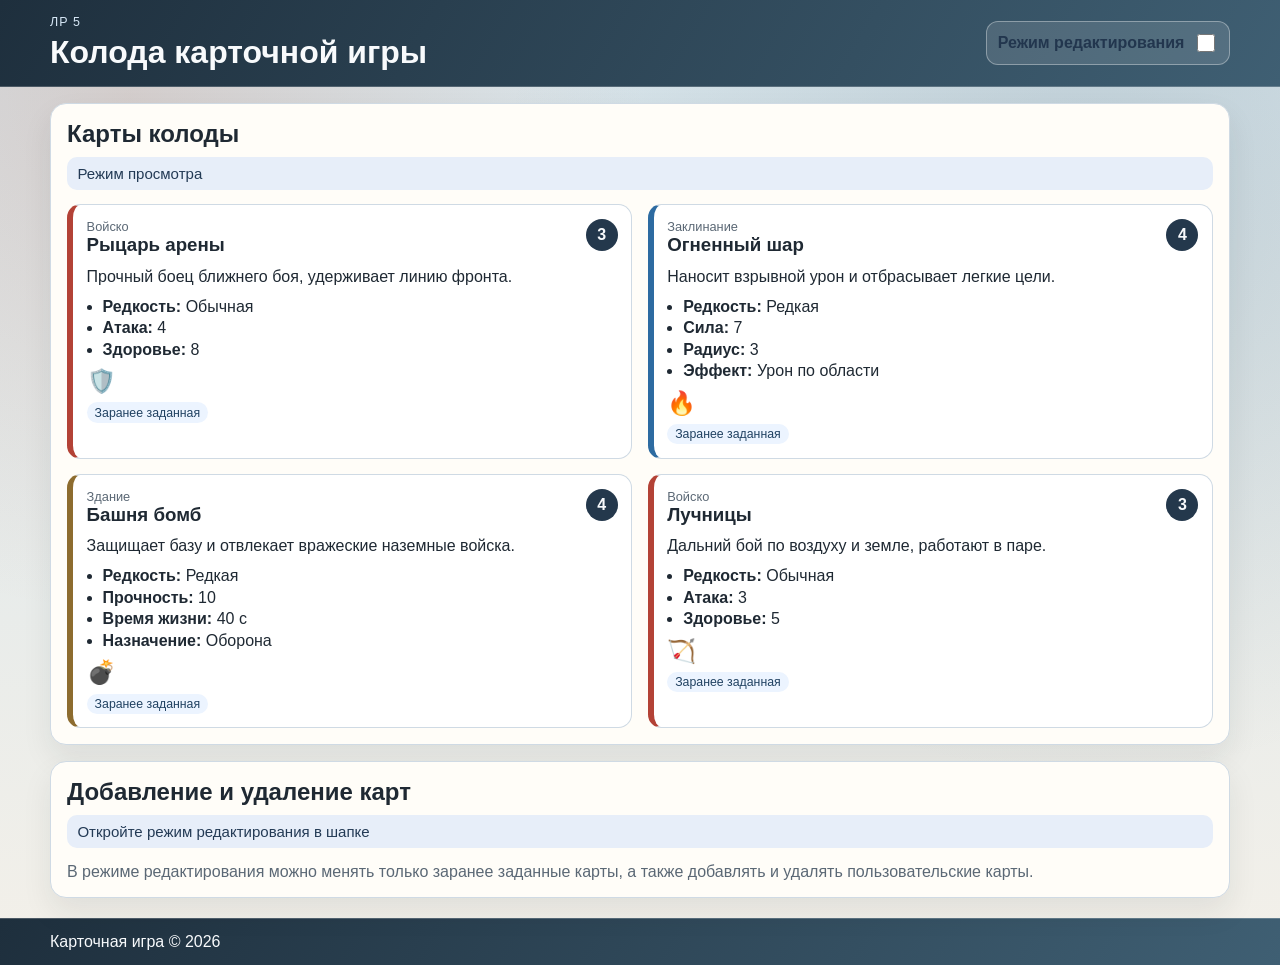
==== lab5/index.html @ c7f16839 "Add files via upload" ====
<!DOCTYPE html>
<html lang="ru">

<head>
  <meta charset="UTF-8" />
  <meta name="viewport" content="width=device-width, initial-scale=1.0" />
  <title>Колода карт</title>
  <link rel="stylesheet" href="./styles.css" />
  <script src="./app.js" defer></script>
</head>

<body></body>

</html>
---- lab5/styles.css ----
:root {
  --bg: #f3f0e9;
  --bg-accent: #d7e5ec;
  --surface: #fffdf8;
  --surface-2: #f8fbff;
  --text: #1f2933;
  --muted: #5b6875;
  --line: #cfdae4;
  --header-a: #1e2f3d;
  --header-b: #3f5f73;
  --brand: #b24b27;
  --brand-dark: #8f3a1b;
  --ok-bg: #dbf3e4;
  --ok-ink: #114f2c;
  --error-bg: #ffe0de;
  --error-ink: #8f1d1d;
  --info-bg: #e7eef9;
  --info-ink: #233a55;
  --edit-bg: #fff0cb;
  --edit-ink: #7d5608;
}

* {
  box-sizing: border-box;
}

html,
body {
  margin: 0;
  min-height: 100%;
}

body {
  font-family: "Bahnschrift", "Trebuchet MS", sans-serif;
  color: var(--text);
  background:
    radial-gradient(circle at 10% 10%, rgba(178, 75, 39, 0.16), transparent 36%),
    radial-gradient(circle at 85% 20%, rgba(63, 95, 115, 0.18), transparent 44%),
    linear-gradient(180deg, var(--bg-accent), var(--bg));
}

.container {
  width: min(1180px, calc(100% - 2rem));
  margin-inline: auto;
}

h1,
h2,
h3,
p {
  margin: 0;
}

.site-header,
.site-footer {
  color: #f8fafc;
  background: linear-gradient(120deg, var(--header-a), var(--header-b));
}

.site-header {
  border-bottom: 1px solid rgba(255, 255, 255, 0.2);
}

.site-header .container {
  display: flex;
  align-items: center;
  justify-content: space-between;
  gap: 1rem;
  flex-wrap: wrap;
  padding: 0.95rem 0;
}

.subtitle {
  font-size: 0.78rem;
  letter-spacing: 0.08em;
  text-transform: uppercase;
  color: #d7e8f6;
}

h1 {
  margin-top: 0.3rem;
  font-size: clamp(1.35rem, 3vw, 2rem);
}

.edit-toggle {
  display: inline-flex;
  align-items: center;
  gap: 0.55rem;
  border-radius: 0.75rem;
  padding: 0.55rem 0.7rem;
  background: rgba(255, 255, 255, 0.12);
  border: 1px solid rgba(255, 255, 255, 0.35);
}

.edit-toggle label {
  font-weight: 700;
}

.edit-toggle input {
  width: 1.1rem;
  height: 1.1rem;
}

.page-main {
  padding: 1rem 0 1.3rem;
  display: grid;
  gap: 1rem;
}

.panel {
  border: 1px solid var(--line);
  border-radius: 1rem;
  padding: 1rem;
  background: var(--surface);
  box-shadow: 0 14px 30px rgba(23, 32, 40, 0.08);
}

.panel-head {
  display: grid;
  gap: 0.55rem;
  margin-bottom: 0.9rem;
}

.status {
  padding: 0.5rem 0.65rem;
  border-radius: 0.62rem;
  font-size: 0.94rem;
}

.status--idle {
  background: var(--info-bg);
  color: var(--info-ink);
}

.status--editing {
  background: var(--edit-bg);
  color: var(--edit-ink);
}

.status--success {
  background: var(--ok-bg);
  color: var(--ok-ink);
}

.status--error {
  background: var(--error-bg);
  color: var(--error-ink);
}

.deck-grid {
  display: grid;
  gap: 0.95rem;
  grid-template-columns: 1fr;
}

.deck-item {
  display: grid;
  gap: 0.7rem;
  animation-delay: calc(var(--i) * 55ms);
}

.card {
  border: 1px solid var(--line);
  border-left-width: 6px;
  border-radius: 0.85rem;
  padding: 0.85rem;
  background: #ffffff;
}

.card--troop {
  border-left-color: #b34236;
}

.card--spell {
  border-left-color: #2d6ba1;
}

.card--building {
  border-left-color: #8d6c2f;
}

.card__head {
  display: flex;
  justify-content: space-between;
  gap: 0.7rem;
  align-items: flex-start;
}

.card__type {
  font-size: 0.8rem;
  color: var(--muted);
}

.card__cost {
  display: inline-grid;
  place-items: center;
  min-width: 2rem;
  min-height: 2rem;
  border-radius: 999px;
  font-weight: 700;
  color: #f8fafc;
  background: #24384c;
}

.card__text {
  margin-top: 0.6rem;
  line-height: 1.35;
}

.card__meta {
  margin: 0.65rem 0 0;
  padding-left: 1rem;
  display: grid;
  gap: 0.22rem;
}

.card__icon {
  margin-top: 0.6rem;
  font-size: 1.45rem;
}

.tag {
  display: inline-block;
  margin-top: 0.45rem;
  font-size: 0.77rem;
  padding: 0.2rem 0.5rem;
  border-radius: 999px;
  background: #ecf4ff;
  color: #214262;
}

.tag--custom {
  background: #fbe8df;
  color: #6d2f1f;
}

.card-form,
.add-form {
  border: 1px dashed #bccadb;
  border-radius: 0.8rem;
  padding: 0.76rem;
  background: var(--surface-2);
  display: grid;
  gap: 0.55rem;
}

.field {
  display: grid;
  gap: 0.22rem;
}

label {
  font-weight: 700;
  color: #22364e;
}

input,
select,
textarea,
button {
  font: inherit;
}

input,
select,
textarea {
  border: 1px solid #b6c6da;
  border-radius: 0.56rem;
  padding: 0.52rem 0.62rem;
  background: #fff;
}

textarea {
  resize: vertical;
}

.button {
  justify-self: start;
  border: 1px solid transparent;
  border-radius: 0.62rem;
  padding: 0.58rem 0.92rem;
  background: var(--brand);
  color: #fff;
  font-weight: 700;
  cursor: pointer;
}

.button:hover,
.button:focus-visible {
  background: var(--brand-dark);
}

.button--danger {
  background: #ba3030;
}

.button--danger:hover,
.button--danger:focus-visible {
  background: #992626;
}

.hint {
  color: var(--muted);
}

.site-footer {
  border-top: 1px solid rgba(255, 255, 255, 0.2);
  padding: 0.85rem 0;
}

.site-footer p {
  width: min(1180px, calc(100% - 2rem));
  margin: 0 auto;
}


@media (min-width: 850px) {
  .deck-grid {
    grid-template-columns: repeat(2, minmax(0, 1fr));
  }
}
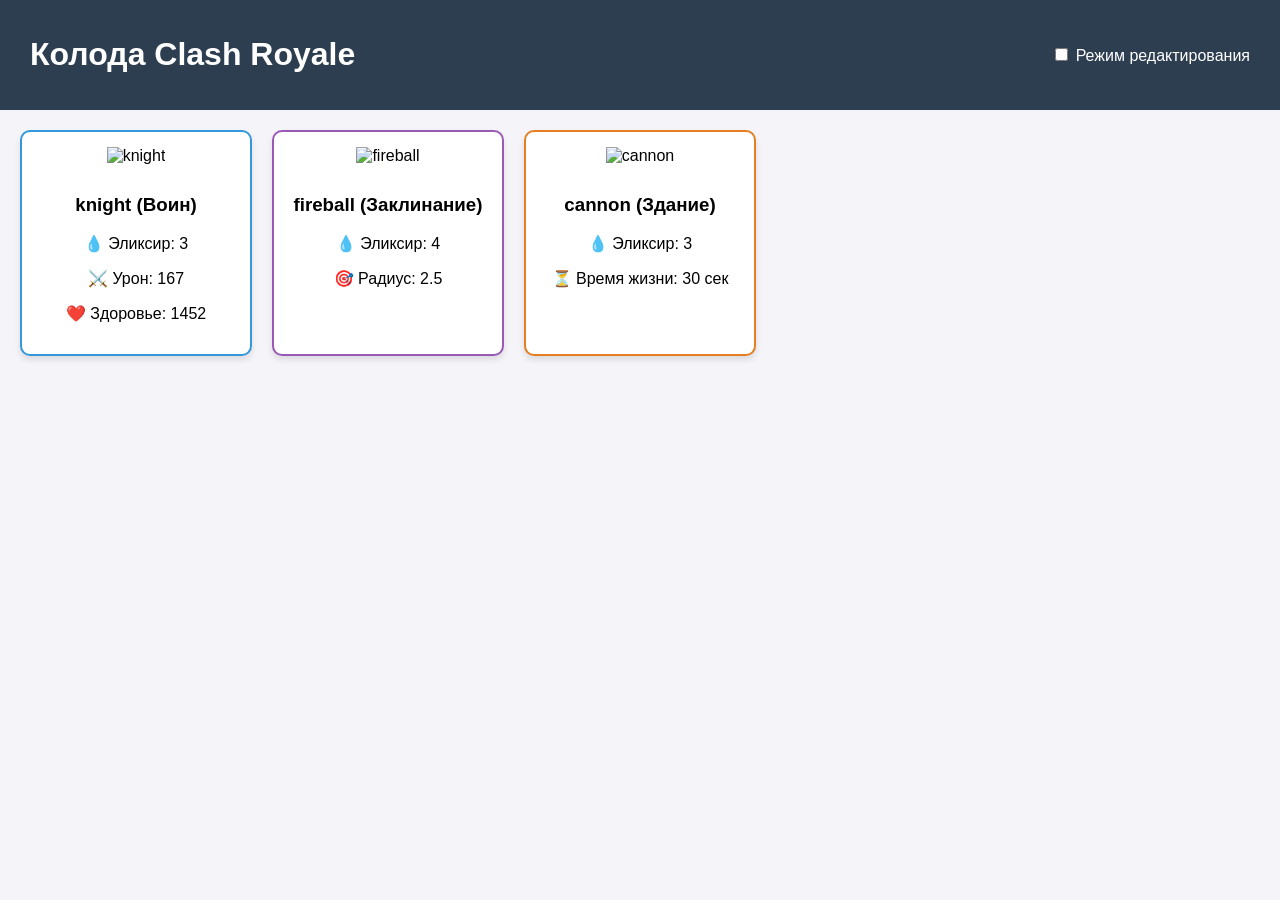
==== commit e1afb6ac: "Add files via upload" ====
--- a/lab5/index.html
+++ b/lab5/index.html
@@ -1,14 +1,12 @@
 <!DOCTYPE html>
 <html lang="ru">
-
 <head>
-  <meta charset="UTF-8" />
-  <meta name="viewport" content="width=device-width, initial-scale=1.0" />
-  <title>Колода карт</title>
-  <link rel="stylesheet" href="./styles.css" />
-  <script src="./app.js" defer></script>
+    <meta charset="UTF-8">
+    <meta name="viewport" content="width=device-width, initial-scale=1.0">
+    <title>Колода карт</title>
+    <link rel="stylesheet" href="style.css">
 </head>
-
-<body></body>
-
+<body>
+    <script src="script.js"></script>
+</body>
 </html>
--- a/lab5/style.css
+++ b/lab5/style.css
@@ -0,0 +1,80 @@
+body {
+    font-family: Arial, sans-serif;
+    margin: 0;
+    padding: 0;
+    background-color: #f4f4f9;
+}
+
+header {
+    background-color: #2c3e50;
+    color: white;
+    padding: 15px 30px;
+    display: flex;
+    justify-content: space-between;
+    align-items: center;
+}
+
+main {
+    padding: 20px;
+}
+
+.deck-grid {
+    display: grid;
+    grid-template-columns: repeat(auto-fill, minmax(200px, 1fr));
+    gap: 20px;
+    margin-bottom: 30px;
+}
+
+.card {
+    background: white;
+    border-radius: 10px;
+    padding: 15px;
+    box-shadow: 0 4px 6px rgba(0,0,0,0.1);
+    text-align: center;
+    border: 2px solid transparent;
+}
+
+.card.troop { border-color: #3498db; }
+.card.spell { border-color: #9b59b6; }
+.card.building { border-color: #e67e22; }
+
+.card img {
+    width: 100px;
+    height: 120px;
+    object-fit: cover;
+    margin-bottom: 10px;
+}
+
+.card button {
+    margin-top: 10px;
+    background: #e74c3c;
+    color: white;
+    border: none;
+    padding: 5px 10px;
+    cursor: pointer;
+    border-radius: 3px;
+}
+
+.add-form {
+    background: white;
+    padding: 20px;
+    border-radius: 10px;
+    max-width: 400px;
+    box-shadow: 0 4px 6px rgba(0,0,0,0.1);
+}
+
+.add-form input, .add-form select {
+    display: block;
+    width: 90%;
+    margin-bottom: 10px;
+    padding: 8px;
+}
+
+.add-form button {
+    background: #2ecc71;
+    color: white;
+    border: none;
+    padding: 10px 15px;
+    cursor: pointer;
+    border-radius: 5px;
+}
